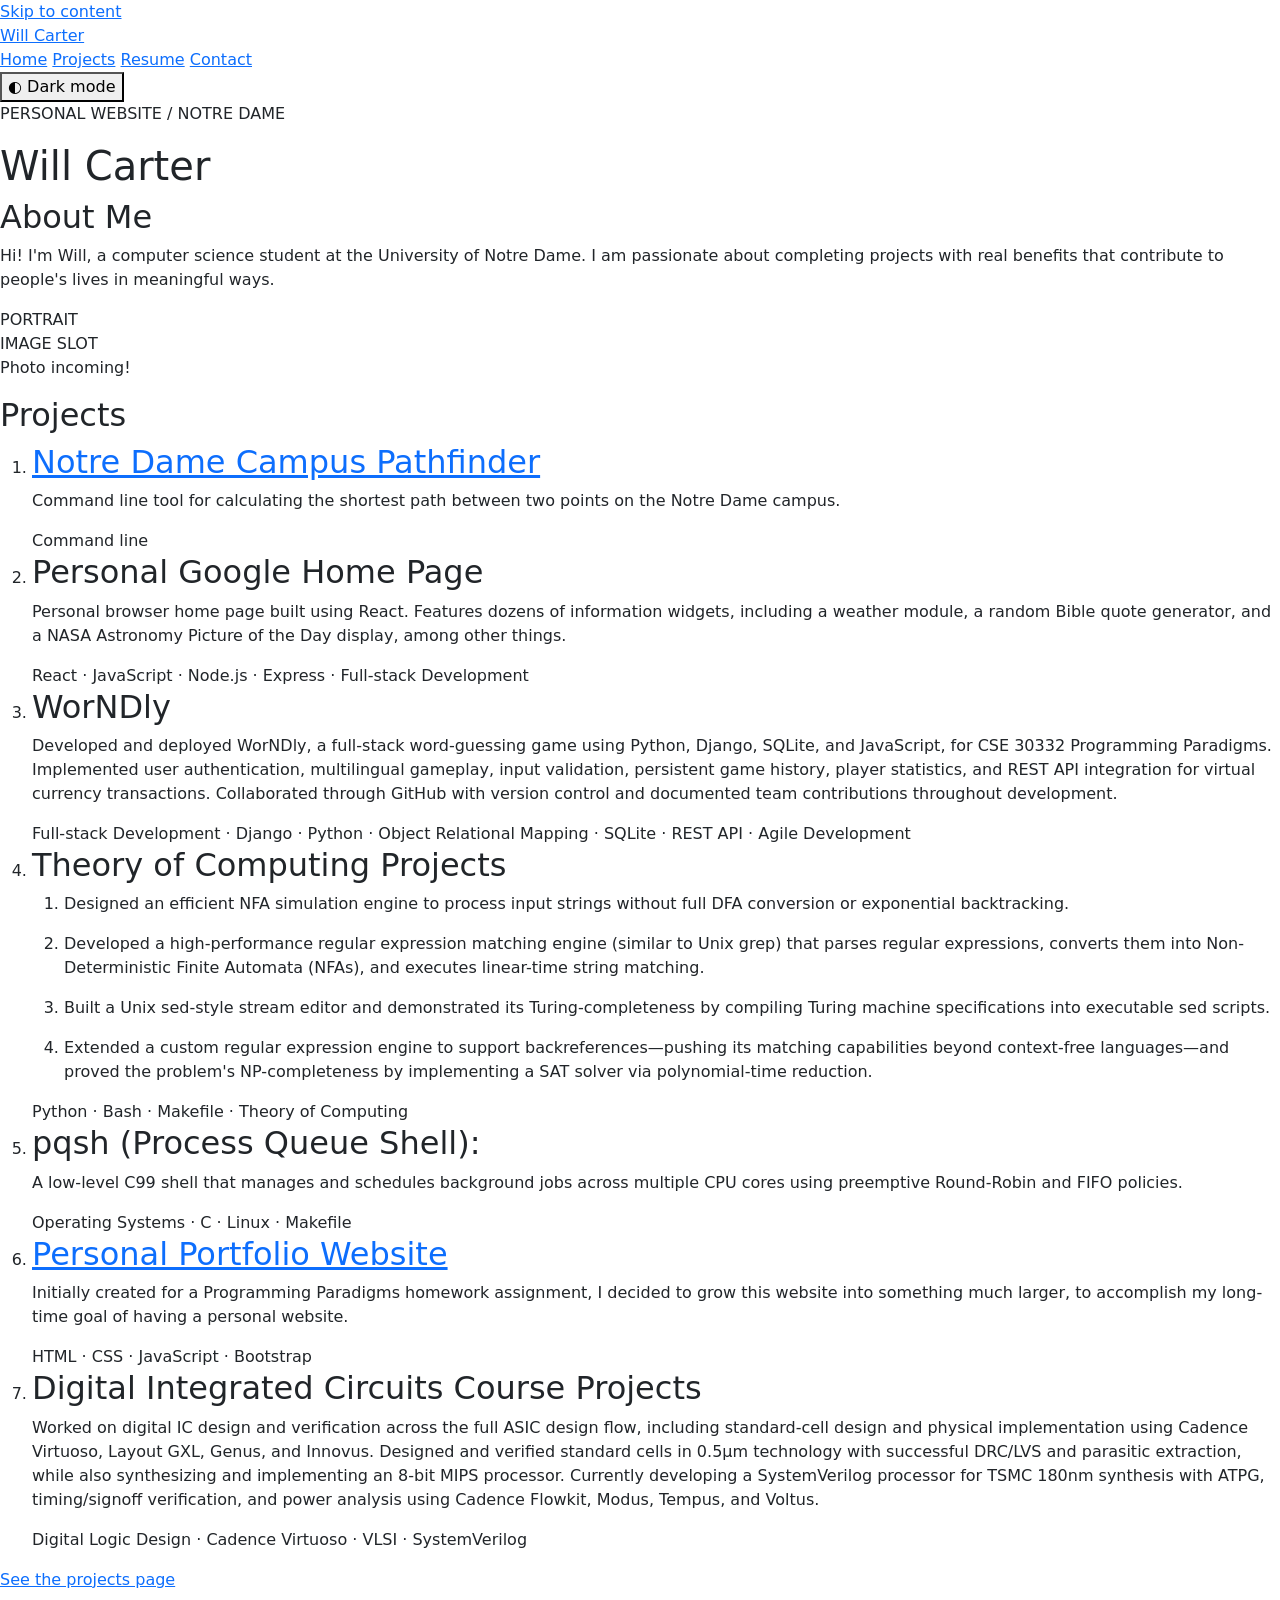
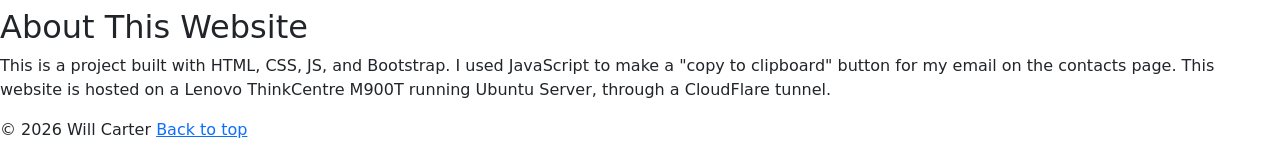
==== site/index.html @ d91255e6 "Updating projects, fixing compose, added robots.txt" ====
<!DOCTYPE html>
<html lang="en">
<head>
    <meta charset="UTF-8">
    <meta name="viewport" content="width=device-width, initial-scale=1.0">
    <title>Will Carter - Home</title>
    <script>
        (() => {
            let theme;
            try {
                theme = localStorage.getItem('home-theme');
            } catch (error) {
                theme = null;
            }
            if (theme !== 'light' && theme !== 'dark') {
                theme = window.matchMedia('(prefers-color-scheme: dark)').matches ? 'dark' : 'light';
            }
            document.documentElement.dataset.homeTheme = theme;
        })();
    </script>
    <link href="https://cdn.jsdelivr.net/npm/bootstrap@5.3.3/dist/css/bootstrap.min.css" rel="stylesheet">
    <link rel="stylesheet" href="styles.css?v=f438d5e8">
</head>
<body class="simple-home">
    <a class="home-skip-link" href="#main-content">Skip to content</a>
    <header class="reading-header">
        <div class="reading-column reading-header__inner">
            <a class="reading-brand" href="home.html">Will Carter</a>
            <nav class="reading-nav" aria-label="Main navigation">
                <a href="index.html" aria-current="page">Home</a>
                <a href="projects.html">Projects</a>
                <a href="resume.html">Resume</a>
                <a href="contact.html">Contact</a>
            </nav>
            <button class="theme-switch" id="theme-toggle" type="button" aria-pressed="false">
                <span class="theme-switch__icon" aria-hidden="true">◐</span>
                <span>Dark mode</span>
            </button>
        </div>
    </header>

    <main class="reading-column home-content" id="main-content">
        <section class="content-module content-module--intro" aria-labelledby="page-title">
            <p class="home-kicker">PERSONAL WEBSITE <span aria-hidden="true">/</span> NOTRE DAME</p>
            <h1 id="page-title">Will Carter</h1>
            <div class="home-about-layout">
                <div class="home-about-copy">
                    <h2>About Me</h2>
                    <p class="home-lead">Hi! I'm Will, a computer science student at the University of Notre Dame. I am passionate about completing projects with real benefits that contribute to people's lives in meaningful ways.</p>
                </div>
                <figure class="home-portrait">
                    <div class="home-portrait__slot" role="img" aria-label="Portrait image placeholder">
                        <span>PORTRAIT<br>IMAGE SLOT</span>
                    </div>
                    <figcaption>Photo incoming!</figcaption>
                </figure>
            </div>
        </section>

        <section class="content-module content-module--projects" aria-labelledby="projects-title">
            <h2 id="projects-title">Projects</h2>
            <ol class="home-projects">
                <li>
                    <div>
                        <h2><a href="https://github.com/WillCarter5/Pathfinder">Notre Dame Campus Pathfinder</a></h2>
                        <p>Command line tool for calculating the shortest path between two points on the Notre Dame campus.</p>
                        <span class="home-project-type">Command line</span>
                    </div>
                </li>
                <li>
                    <div>
                        <h2>Personal Google Home Page</h2>
                        <p>Personal browser home page built using React. Features dozens of information widgets, including a weather module, a random Bible quote generator, and a NASA Astronomy Picture of the Day display, among other things.</p>
                        <span class="home-project-type">React · JavaScript · Node.js · Express · Full-stack Development</span>
                    </div>
                </li>
                <li>
                    <div>
                        <h2>WorNDly</h2>
                        <p>Developed and deployed WorNDly, a full-stack word-guessing game using Python, Django, SQLite, and JavaScript, for CSE 30332 Programming Paradigms. Implemented user authentication, multilingual gameplay, input validation, persistent game history, player statistics, and REST API integration for virtual currency transactions. Collaborated through GitHub with version control and documented team contributions throughout development.</p>
                        <span class="home-project-type">Full-stack Development · Django · Python · Object Relational Mapping · SQLite · REST API · Agile Development</span>
                    </div>
                </li>
                <li>
                    <div>
                        <h2>Theory of Computing Projects</h2>
                        <ol>
                            <li><p>Designed an efficient NFA simulation engine to process input strings without full DFA conversion or exponential backtracking.</p></li>
                            <li><p>Developed a high-performance regular expression matching engine (similar to Unix grep) that parses regular expressions, converts them into Non-Deterministic Finite Automata (NFAs), and executes linear-time string matching.</p></li>
                            <li><p>Built a Unix sed-style stream editor and demonstrated its Turing-completeness by compiling Turing machine specifications into executable sed scripts.</p></li>
                            <li><p>Extended a custom regular expression engine to support backreferences—pushing its matching capabilities beyond context-free languages—and proved the problem's NP-completeness by implementing a SAT solver via polynomial-time reduction.</p></li>
                        </ol>
                        <span class="home-project-type">Python · Bash · Makefile · Theory of Computing</span>
                    </div>
                </li>
                <li>
                    <div>
                        <h2>pqsh (Process Queue Shell):</h2>
                        <p>A low-level C99 shell that manages and schedules background jobs across multiple CPU cores using preemptive Round-Robin and FIFO policies.</p>
                        <span class="home-project-type">Operating Systems · C · Linux · Makefile</span>
                    </div>
                </li>
                <li>
                    <div>
                        <h2><a href="https://github.com/WillCarter5/personal-site">Personal Portfolio Website</a></h2>
                        <p>Initially created for a Programming Paradigms homework assignment, I decided to grow this website into something much larger, to accomplish my long-time goal of having a personal website.</p>
                        <span class="home-project-type">HTML · CSS · JavaScript · Bootstrap</span>
                    </div>
                </li>
                <li>
                    <div>
                        <h2>Digital Integrated Circuits Course Projects</h2>
                        <p>Worked on digital IC design and verification across the full ASIC design flow, including standard-cell design and physical implementation using Cadence Virtuoso, Layout GXL, Genus, and Innovus. Designed and verified standard cells in 0.5µm technology with successful DRC/LVS and parasitic extraction, while also synthesizing and implementing an 8-bit MIPS processor. Currently developing a SystemVerilog processor for TSMC 180nm synthesis with ATPG, timing/signoff verification, and power analysis using Cadence Flowkit, Modus, Tempus, and Voltus.</p>
                        <span class="home-project-type">Digital Logic Design · Cadence Virtuoso · VLSI · SystemVerilog</span>
                    </div>
                </li>
            </ol>
            <p class="home-section-link"><a href="projects.html">See the projects page</a></p>
        </section>

        <section class="content-module content-module--website content-module--last" aria-labelledby="website-title">
            <h2 id="website-title">About This Website</h2>
            <p>This is a project built with HTML, CSS, JS, and Bootstrap. I used JavaScript to make a "copy to clipboard" button for my email on the contacts page. This website is hosted on a Lenovo ThinkCentre M900T running Ubuntu Server, through a CloudFlare tunnel.</p>
        </section>
    </main>

    <footer class="reading-column home-footer">
        <span>&copy; 2026 Will Carter</span>
        <a href="#main-content">Back to top</a>
    </footer>

    <script src="https://cdn.jsdelivr.net/npm/bootstrap@5.3.3/dist/js/bootstrap.bundle.min.js"></script>
    <script src="script.js"></script>
</body>
</html>
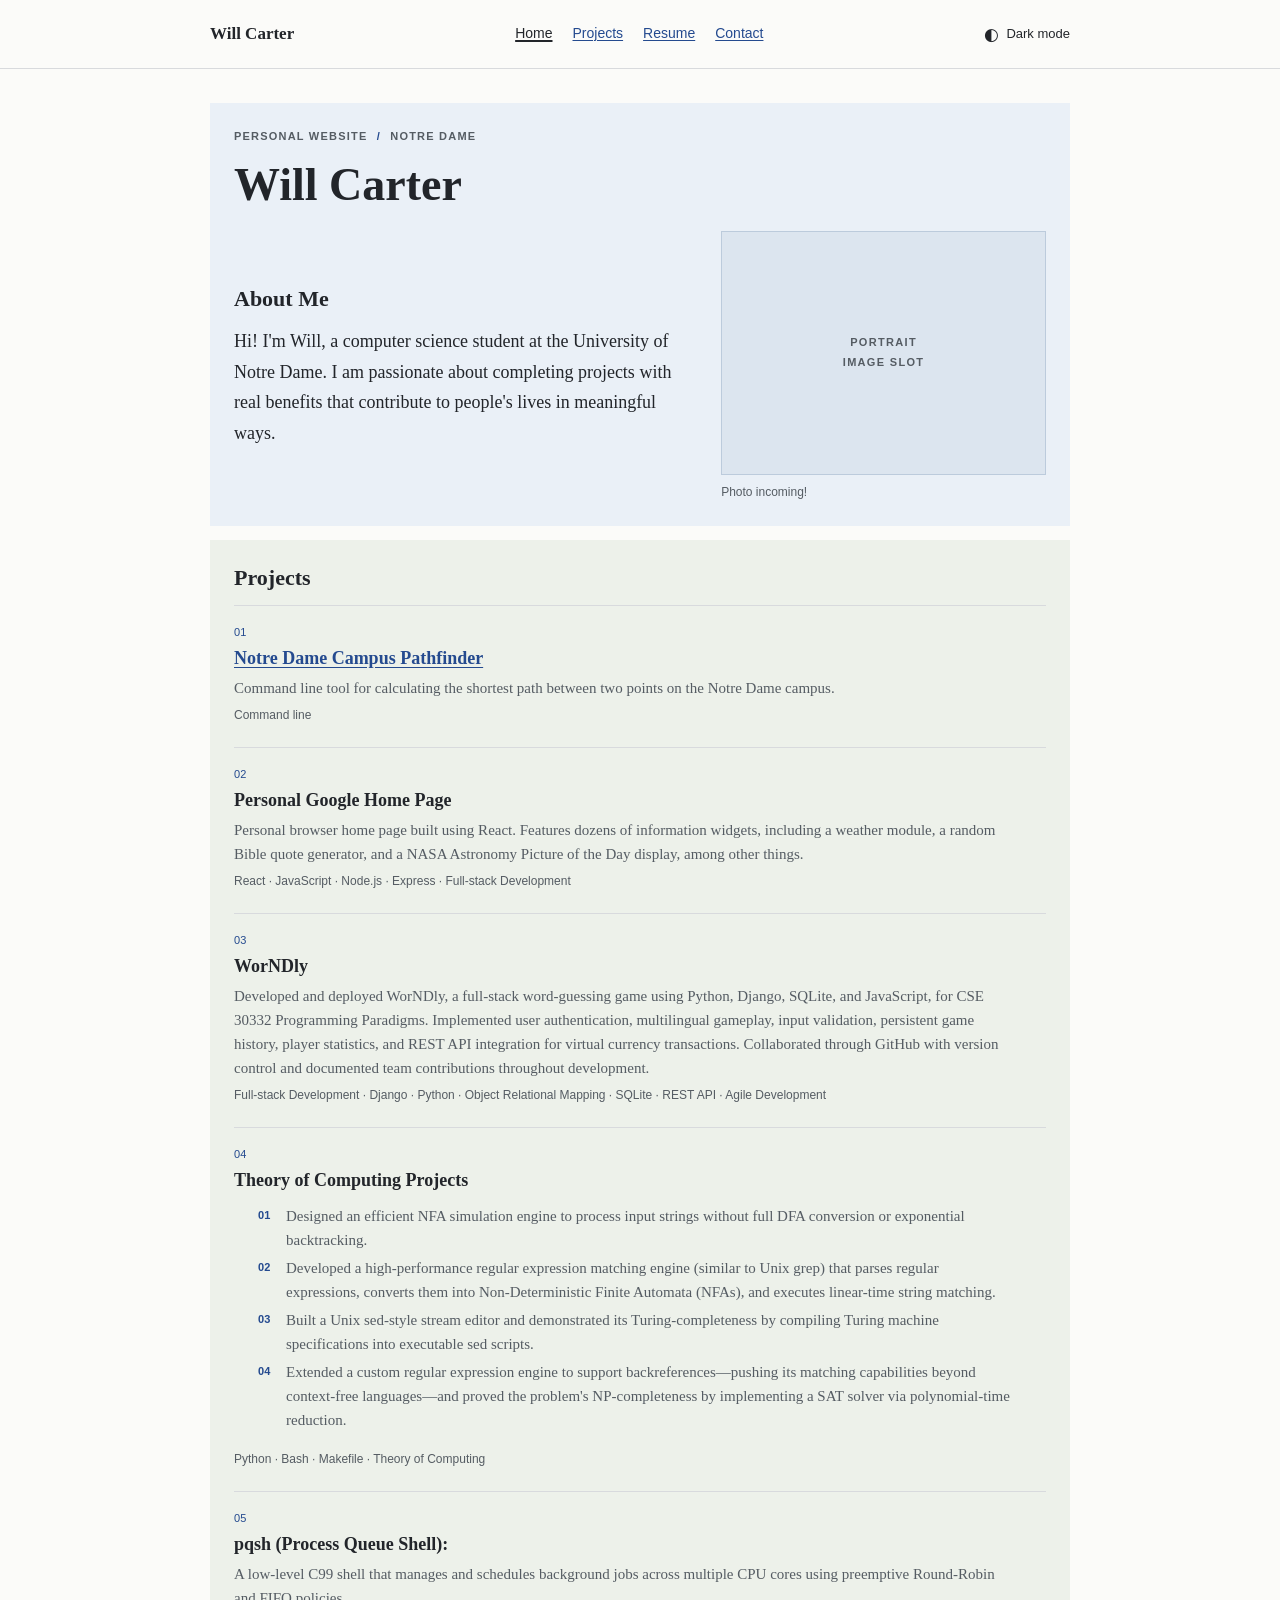
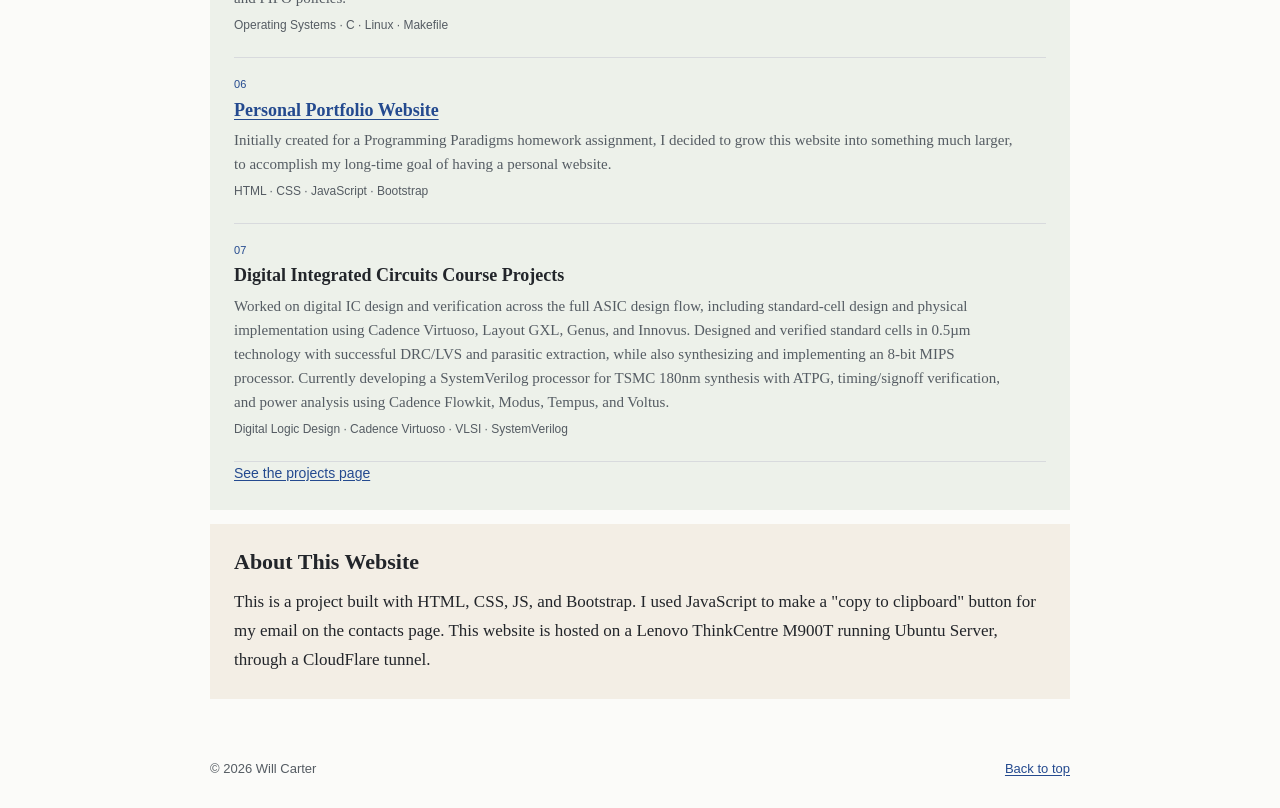
==== commit 1a1f34f2: "Updated site in preparation for migration to Cloudflare Pages." ====
--- a/site/index.html
+++ b/site/index.html
@@ -3,6 +3,7 @@
 <head>
     <meta charset="UTF-8">
     <meta name="viewport" content="width=device-width, initial-scale=1.0">
+    <link rel="icon" type="image/svg+xml" href="favicon.svg">
     <title>Will Carter - Home</title>
     <script>
         (() => {
--- a/site/styles.css
+++ b/site/styles.css
@@ -0,0 +1,617 @@
+*,
+*::before,
+*::after {
+    box-sizing: border-box;
+}
+
+html,
+body {
+    margin: 0;
+    padding: 0;
+}
+
+body {
+    background-color: #f8f9fa;
+    font-family: Arial, sans-serif;
+}
+
+.content {
+    max-width: 800px;
+    margin: 0 auto;
+    padding: 2rem 1rem;
+}
+
+.content > .container {
+    padding-left: 0;
+    padding-right: 0;
+}
+
+.card-title {
+    color: #0d6efd;
+    font-weight: bold;
+}
+
+.display-4 {
+    font-weight: bold;
+}
+
+.resume-viewer {
+    display: block;
+    width: 100%;
+    height: min(78vh, 1100px);
+    min-height: 560px;
+    border: 1px solid #dee2e6;
+    background-color: #fff;
+}
+
+#page-footer {
+    margin-top: 50px;
+    text-align: center;
+}
+
+.simple-home {
+    --home-paper: #fbfbf9;
+    --home-ink: #22252a;
+    --home-muted: #555c63;
+    --home-link: #244a8f;
+    --home-rule: #d8dadd;
+    --home-focus: #244a8f;
+    --home-intro-bg: #eaf0f7;
+    --home-projects-bg: #edf1ea;
+    --home-website-bg: #f3eee5;
+    --home-portrait-bg: #dce5ef;
+    --home-portrait-rule: #bccbdc;
+    min-height: 100vh;
+    background: var(--home-paper);
+    color: var(--home-ink);
+    font-family: Georgia, 'Times New Roman', serif;
+    font-size: 17px;
+    line-height: 1.7;
+}
+
+html[data-home-theme='dark'] {
+    color-scheme: dark;
+}
+
+html[data-home-theme='light'] {
+    color-scheme: light;
+}
+
+html[data-home-theme='dark'] .simple-home {
+    --home-paper: #191b1e;
+    --home-ink: #f0efeb;
+    --home-muted: #c0c2c4;
+    --home-link: #a8bdff;
+    --home-rule: #464a50;
+    --home-focus: #c0ceff;
+    --home-intro-bg: #242c36;
+    --home-projects-bg: #252d28;
+    --home-website-bg: #302d27;
+    --home-portrait-bg: #303b48;
+    --home-portrait-rule: #526173;
+}
+
+.simple-home a {
+    color: var(--home-link);
+    text-decoration: underline;
+    text-underline-offset: 0.16em;
+}
+
+.simple-home a:hover {
+    color: var(--home-ink);
+}
+
+.simple-home a:focus-visible,
+.simple-home button:focus-visible {
+    outline: 3px solid var(--home-focus);
+    outline-offset: 3px;
+}
+
+.home-skip-link {
+    position: absolute;
+    z-index: 2;
+    top: 8px;
+    left: 8px;
+    padding: 8px 12px;
+    transform: translateY(-160%);
+    background: var(--home-paper);
+}
+
+.home-skip-link:focus {
+    transform: translateY(0);
+}
+
+.reading-column {
+    width: min(860px, calc(100% - 48px));
+    margin-inline: auto;
+}
+
+.reading-header {
+    border-bottom: 1px solid var(--home-rule);
+}
+
+.reading-header__inner {
+    display: flex;
+    min-height: 68px;
+    align-items: center;
+    justify-content: space-between;
+    gap: 18px 24px;
+}
+
+.simple-home .reading-brand {
+    flex: 0 0 auto;
+    color: var(--home-ink);
+    font-size: 17px;
+    font-weight: bold;
+    text-decoration: none;
+}
+
+.reading-nav {
+    display: flex;
+    flex-wrap: wrap;
+    align-items: center;
+    justify-content: center;
+    gap: 8px 20px;
+    font-family: Arial, sans-serif;
+    font-size: 14px;
+}
+
+.simple-home .reading-nav a[aria-current='page'] {
+    color: var(--home-ink);
+    text-decoration-thickness: 2px;
+}
+
+.theme-switch {
+    display: inline-flex;
+    flex: 0 0 auto;
+    align-items: center;
+    gap: 7px;
+    padding: 6px 0;
+    border: 0;
+    background: transparent;
+    color: var(--home-ink);
+    cursor: pointer;
+    font-family: Arial, sans-serif;
+    font-size: 13px;
+}
+
+.theme-switch:hover {
+    color: var(--home-link);
+}
+
+.theme-switch__icon {
+    font-size: 17px;
+    line-height: 1;
+}
+
+.home-content {
+    padding-block: 34px 42px;
+}
+
+.simple-home .home-content h1,
+.simple-home .home-content h2,
+.simple-home .home-content h3 {
+    color: var(--home-ink);
+    font-family: Georgia, 'Times New Roman', serif;
+    font-weight: 700;
+    line-height: 1.3;
+}
+
+.simple-home .home-content h1 {
+    margin: 0 0 22px;
+    font-size: clamp(36px, 5vw, 46px);
+    line-height: 1.08;
+}
+
+.simple-home .home-content h2 {
+    margin: 0 0 12px;
+    font-size: 22px;
+}
+
+.simple-home .home-content h3 {
+    margin: 0 0 6px;
+    font-size: 17px;
+}
+
+.simple-home .home-projects h2 {
+    margin: 0 0 6px;
+    font-size: 18px;
+}
+
+.home-kicker {
+    margin: 0 0 17px;
+    color: var(--home-muted);
+    font-family: Arial, sans-serif;
+    font-size: 11px;
+    font-weight: 700;
+    letter-spacing: 0.11em;
+}
+
+.home-kicker span {
+    padding-inline: 5px;
+    color: var(--home-link);
+}
+
+.content-module {
+    margin: 0;
+    padding: 24px;
+    background: var(--home-projects-bg);
+}
+
+.content-module + .content-module {
+    margin-top: 14px;
+}
+
+.content-module--intro {
+    background: var(--home-intro-bg);
+}
+
+.content-module--website {
+    background: var(--home-website-bg);
+}
+
+.content-module p {
+    margin: 0 0 14px;
+}
+
+.content-module p:last-child {
+    margin-bottom: 0;
+}
+
+.simple-home .home-lead {
+    margin-bottom: 0;
+    color: var(--home-ink);
+    font-size: 18px;
+}
+
+.home-about-layout {
+    display: grid;
+    grid-template-columns: minmax(0, 1fr) minmax(220px, 0.72fr);
+    align-items: center;
+    gap: 36px;
+}
+
+.home-about-copy h2 {
+    margin-bottom: 10px;
+}
+
+.home-portrait {
+    width: 100%;
+    margin: 0;
+}
+
+.home-portrait__slot {
+    display: grid;
+    width: 100%;
+    min-height: 210px;
+    aspect-ratio: 4 / 3;
+    place-items: center;
+    border: 1px solid var(--home-portrait-rule);
+    background: var(--home-portrait-bg);
+    color: var(--home-muted);
+    text-align: center;
+}
+
+.home-portrait__slot span {
+    font-family: Arial, sans-serif;
+    font-size: 11px;
+    font-weight: 700;
+    letter-spacing: 0.12em;
+    line-height: 1.8;
+}
+
+.home-portrait img {
+    display: block;
+    width: 100%;
+    aspect-ratio: 4 / 3;
+    object-fit: cover;
+}
+
+.home-portrait figcaption {
+    margin-top: 7px;
+    color: var(--home-muted);
+    font-family: Arial, sans-serif;
+    font-size: 12px;
+}
+
+.home-projects {
+    margin: 0;
+    padding: 0;
+    border-top: 1px solid var(--home-rule);
+    counter-reset: project-number;
+    list-style: none;
+}
+
+.home-projects li {
+    display: grid;
+    grid-template-columns: minmax(0, 1fr);
+    gap: 8px;
+    padding: 17px 10px 18px 0;
+    border-bottom: 1px solid var(--home-rule);
+    counter-increment: project-number;
+    text-align: left;
+}
+
+.home-projects li > div::before {
+    display: block;
+    margin-bottom: 5px;
+    color: var(--home-link);
+    content: '0' counter(project-number);
+    font-family: Arial, sans-serif;
+    font-size: 11px;
+}
+
+.home-projects li:hover {
+    background: color-mix(in srgb, var(--home-ink) 4%, transparent);
+}
+
+.simple-home .home-projects h3 a {
+    color: var(--home-ink);
+    text-decoration-color: transparent;
+    text-decoration-thickness: 1px;
+    text-underline-offset: 3px;
+}
+
+.simple-home .home-projects h3 a:hover {
+    color: var(--home-link);
+    text-decoration-color: currentColor;
+}
+
+.home-projects p {
+    margin: 0;
+    color: var(--home-muted);
+    font-size: 15px;
+    line-height: 1.6;
+}
+
+.home-project-type {
+    align-self: center;
+    color: var(--home-muted);
+    font-family: Arial, sans-serif;
+    font-size: 12px;
+    line-height: 1.5;
+    text-align: right;
+}
+
+.home-section-link {
+    margin: 13px 0 0;
+    font-family: Arial, sans-serif;
+    font-size: 14px;
+}
+
+.home-link-list {
+    display: grid;
+    grid-template-columns: repeat(2, minmax(0, 1fr));
+    gap: 0 28px;
+    margin: 0;
+    padding: 0;
+    border-top: 1px solid var(--home-rule);
+    list-style: none;
+}
+
+.home-link-list li {
+    display: flex;
+    align-items: baseline;
+    justify-content: space-between;
+    gap: 16px;
+    padding-block: 11px;
+    border-bottom: 1px solid var(--home-rule);
+}
+
+.home-link-list li > span {
+    color: var(--home-muted);
+    font-family: Arial, sans-serif;
+    font-size: 13px;
+}
+
+.home-link-list li > a {
+    text-align: right;
+}
+
+.contact-email {
+    display: flex;
+    align-items: center;
+    justify-content: flex-end;
+    gap: 14px;
+}
+
+.copy-email {
+    padding: 3px 8px;
+    border: 1px solid var(--home-rule);
+    background: transparent;
+    color: var(--home-link);
+    cursor: pointer;
+    font-family: Arial, sans-serif;
+    font-size: 12px;
+}
+
+.copy-email:hover {
+    border-color: var(--home-link);
+}
+
+.home-footer {
+    display: flex;
+    justify-content: space-between;
+    gap: 18px;
+    padding-block: 17px 28px;
+    color: var(--home-muted);
+    font-family: Arial, sans-serif;
+    font-size: 13px;
+}
+
+@media (max-width: 720px) {
+    .reading-header__inner {
+        min-height: 0;
+        flex-wrap: wrap;
+        justify-content: space-between;
+        padding-block: 14px;
+    }
+
+    .reading-nav {
+        order: 3;
+        width: 100%;
+        justify-content: flex-start;
+        gap: 8px 18px;
+    }
+
+    .home-about-layout {
+        grid-template-columns: minmax(0, 1fr) minmax(190px, 0.8fr);
+        gap: 24px;
+    }
+
+    .home-projects li {
+        grid-template-columns: minmax(0, 1fr) 125px;
+        gap: 14px;
+    }
+}
+
+@media (max-width: 420px) {
+    .reading-column {
+        width: calc(100% - 32px);
+    }
+
+    .simple-home {
+        font-size: 16px;
+    }
+
+    .simple-home .home-lead {
+        font-size: 17px;
+    }
+
+    .content-module {
+        padding: 19px;
+    }
+
+    .home-about-layout {
+        grid-template-columns: 1fr;
+        gap: 18px;
+    }
+
+    .home-portrait {
+        max-width: 340px;
+    }
+
+    .home-portrait__slot {
+        min-height: 0;
+    }
+
+    .home-projects li {
+        grid-template-columns: 1fr;
+        gap: 8px;
+        padding-right: 4px;
+    }
+
+    .home-project-type {
+        padding-left: 25px;
+        text-align: left;
+    }
+
+    .home-link-list {
+        grid-template-columns: 1fr;
+    }
+
+    .contact-email {
+        flex-wrap: wrap;
+        justify-content: flex-start;
+    }
+
+    .home-content {
+        padding-top: 28px;
+    }
+}
+
+@media (prefers-reduced-motion: reduce) {
+    .simple-home *,
+    .simple-home *::before,
+    .simple-home *::after {
+        scroll-behavior: auto !important;
+        transition-duration: 0.01ms !important;
+    }
+}
+
+/* Restore nested lists inside project content */
+.home-projects li ul,
+.home-projects li ol {
+    margin: 10px 0;
+    padding-left: 24px;
+}
+
+.home-projects li ul {
+    list-style-type: disc;
+}
+
+.home-projects li ol {
+    list-style-type: decimal;
+}
+
+/* Nested lists */
+.home-projects li ul ul {
+    list-style-type: circle;
+}
+
+.home-projects li ul ul ul {
+    list-style-type: square;
+}
+
+.home-projects li li {
+    display: list-item;
+    padding: 2px 0;
+    border-bottom: none;
+    counter-increment: none;
+}
+
+/* Keep the outer project numbering separate */
+.home-projects > li {
+    display: grid;
+    grid-template-columns: minmax(0, 1fr) 130px;
+    gap: 20px;
+}
+
+/* Style nested ordered-list numbers */
+.home-projects li ol {
+    list-style: none;
+    counter-reset: nested-item;
+}
+
+.home-projects li ol > li {
+    counter-increment: nested-item;
+    position: relative;
+    padding-left: 28px;
+}
+
+.home-projects li ol > li::before {
+    content: "0" counter(nested-item);
+    position: absolute;
+    left: 0;
+    top: 4px;
+    color: var(--home-link);
+    font-family: Arial, sans-serif;
+    font-size: 11px;
+    font-weight: 700;
+    line-height: inherit;
+    letter-spacing: 0;
+}
+
+
+/* Fix project content width */
+.home-projects > li {
+    grid-template-columns: minmax(0, 1fr) auto;
+}
+
+.home-projects > li > div {
+    min-width: 0;
+    width: 100%;
+}
+
+.home-projects > li > div p,
+.home-projects > li > div ul,
+.home-projects > li > div ol {
+    max-width: none;
+    width: 100%;
+}
+
+/* Nested list items should not inherit the project grid */
+.home-projects > li li {
+    display: list-item;
+    width: auto;
+}
